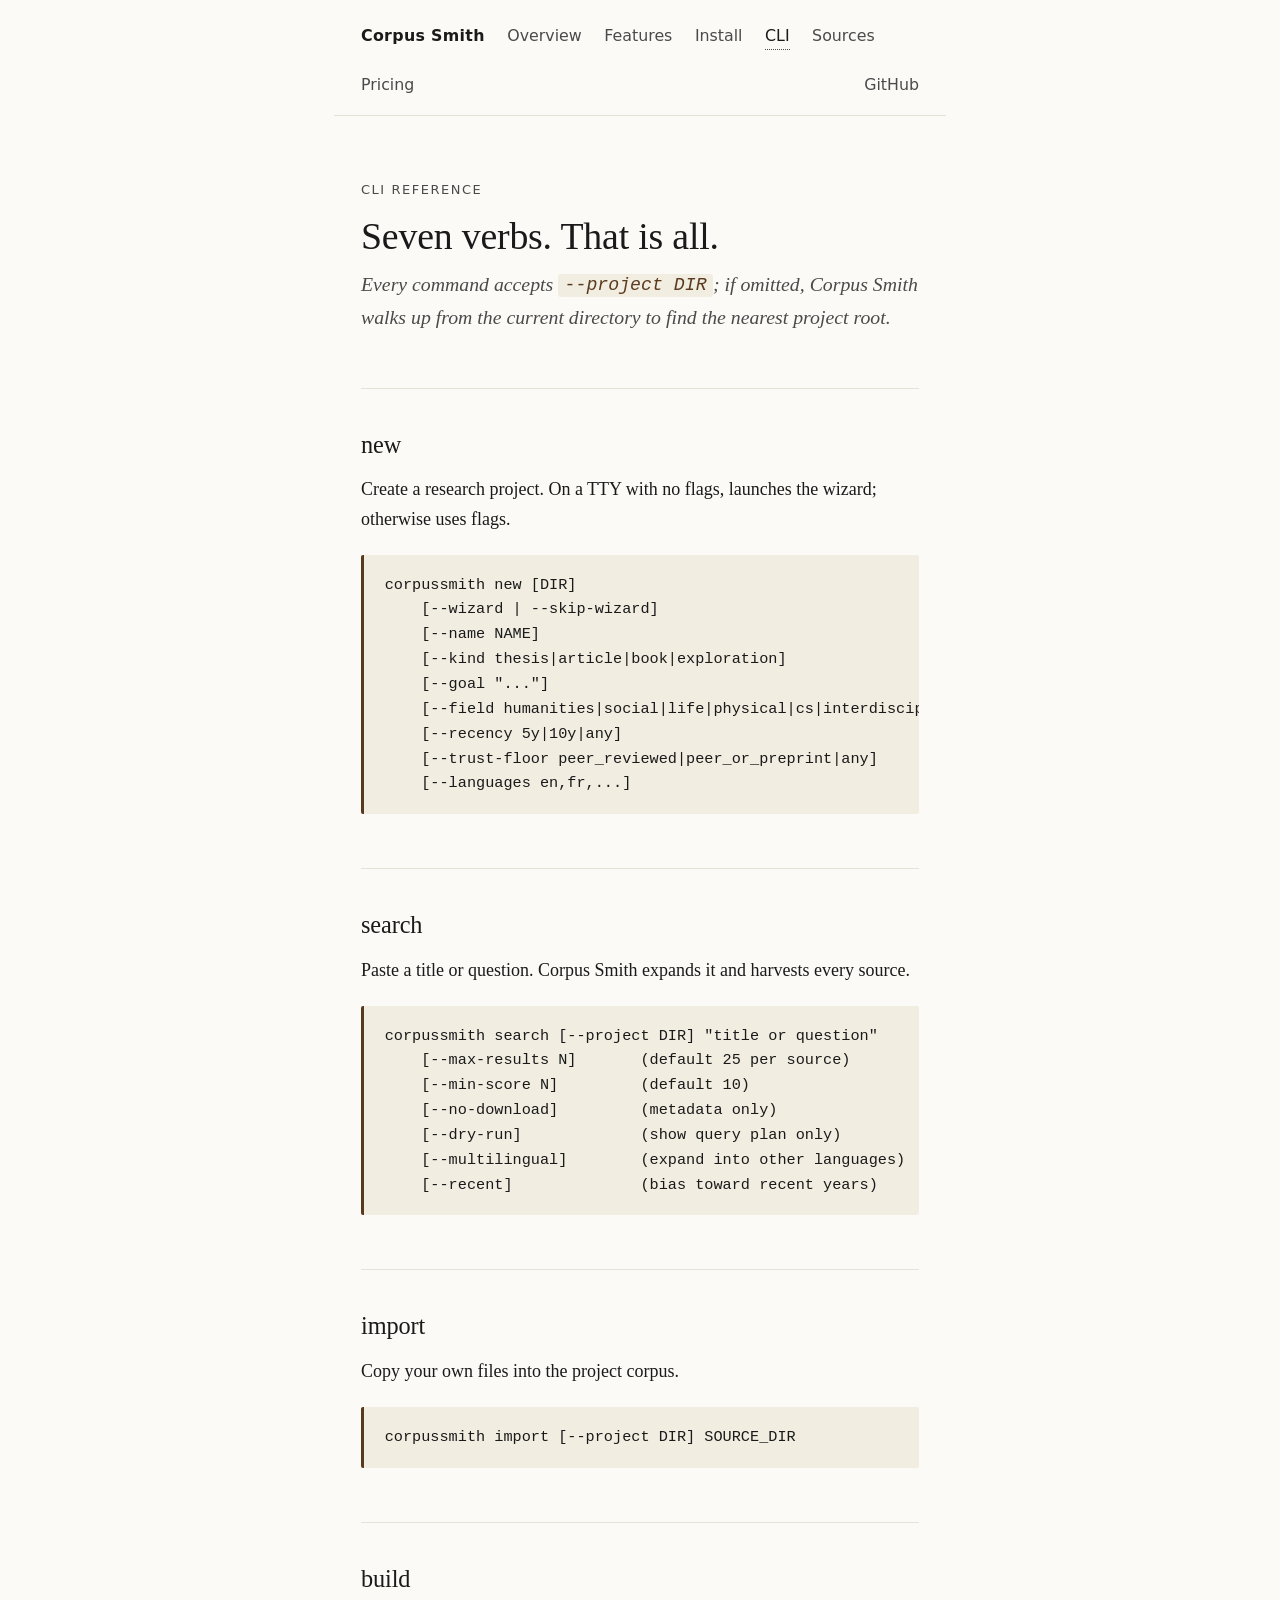
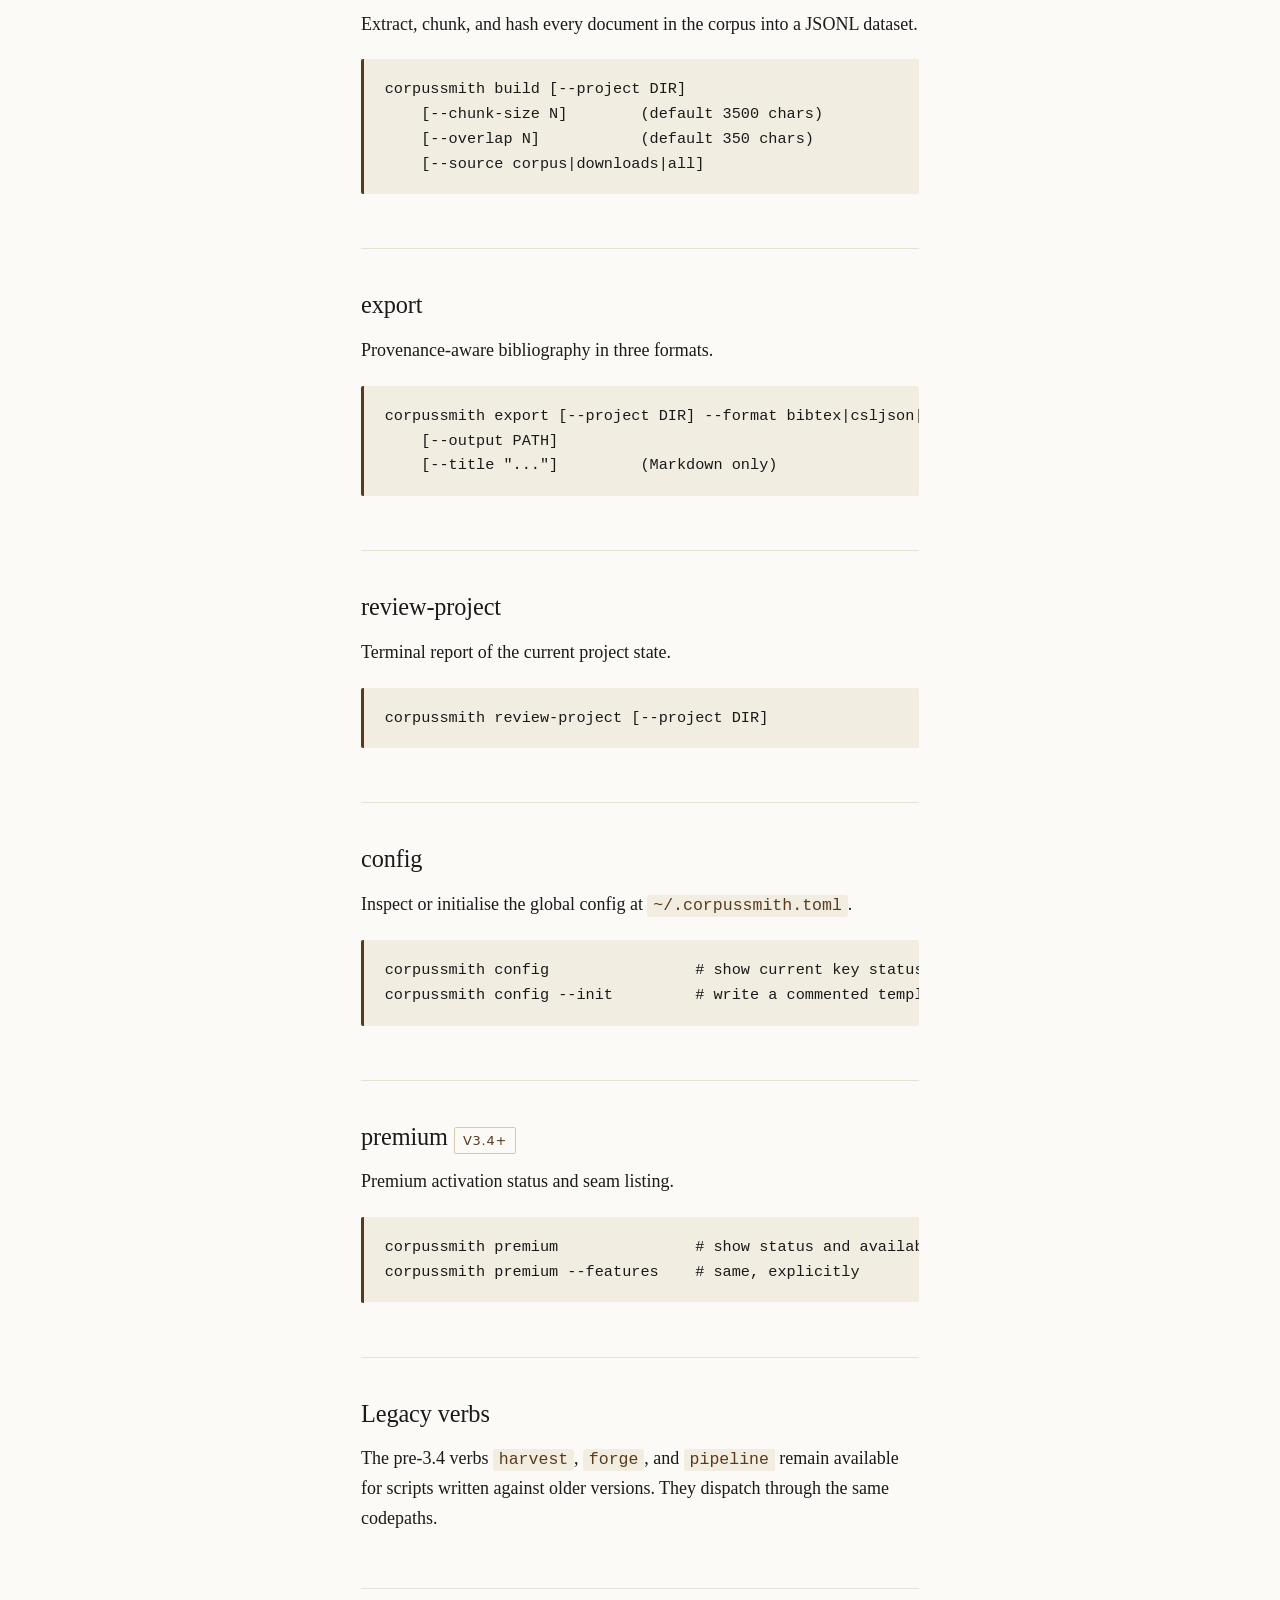
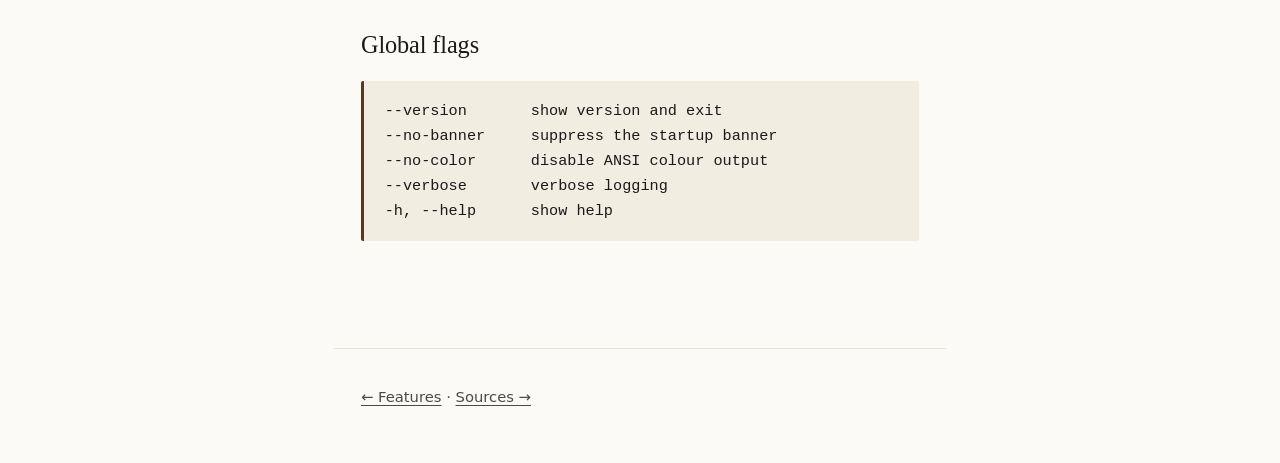
==== site/cli.html @ e88dcf77 "Rename ScholarForge to Corpus Smith Initial commit of Corpus Smith (formerly ScholarForge). All pack" ====
<!doctype html>
<html lang="en">
<head>
<meta charset="utf-8">
<meta name="viewport" content="width=device-width, initial-scale=1">
<title>CLI reference — Corpus Smith</title>
<link rel="stylesheet" href="style.css">
</head>
<body>
<nav class="top">
  <span class="brand">Corpus Smith</span>
  <a href="index.html">Overview</a>
  <a href="features.html">Features</a>
  <a href="install.html">Install</a>
  <a href="cli.html" class="current">CLI</a>
  <a href="sources.html">Sources</a>
  <a href="pricing.html">Pricing</a>
  <span class="spacer"></span>
  <a href="https://github.com/corpussmith/corpussmith">GitHub</a>
</nav>

<main class="wrap">
  <div class="kicker">CLI reference</div>
  <h1>Seven verbs. That is all.</h1>
  <p class="lede">Every command accepts <code>--project DIR</code>; if omitted, Corpus Smith walks up from the current directory to find the nearest project root.</p>

  <h2>new</h2>
  <p>Create a research project. On a TTY with no flags, launches the wizard; otherwise uses flags.</p>
  <pre><code>corpussmith new [DIR]
    [--wizard | --skip-wizard]
    [--name NAME]
    [--kind thesis|article|book|exploration]
    [--goal "..."]
    [--field humanities|social|life|physical|cs|interdisciplinary]
    [--recency 5y|10y|any]
    [--trust-floor peer_reviewed|peer_or_preprint|any]
    [--languages en,fr,...]</code></pre>

  <h2>search</h2>
  <p>Paste a title or question. Corpus Smith expands it and harvests every source.</p>
  <pre><code>corpussmith search [--project DIR] "title or question"
    [--max-results N]       (default 25 per source)
    [--min-score N]         (default 10)
    [--no-download]         (metadata only)
    [--dry-run]             (show query plan only)
    [--multilingual]        (expand into other languages)
    [--recent]              (bias toward recent years)</code></pre>

  <h2>import</h2>
  <p>Copy your own files into the project corpus.</p>
  <pre><code>corpussmith import [--project DIR] SOURCE_DIR</code></pre>

  <h2>build</h2>
  <p>Extract, chunk, and hash every document in the corpus into a JSONL dataset.</p>
  <pre><code>corpussmith build [--project DIR]
    [--chunk-size N]        (default 3500 chars)
    [--overlap N]           (default 350 chars)
    [--source corpus|downloads|all]</code></pre>

  <h2>export</h2>
  <p>Provenance-aware bibliography in three formats.</p>
  <pre><code>corpussmith export [--project DIR] --format bibtex|csljson|markdown
    [--output PATH]
    [--title "..."]         (Markdown only)</code></pre>

  <h2>review-project</h2>
  <p>Terminal report of the current project state.</p>
  <pre><code>corpussmith review-project [--project DIR]</code></pre>

  <h2>config</h2>
  <p>Inspect or initialise the global config at <code>~/.corpussmith.toml</code>.</p>
  <pre><code>corpussmith config                # show current key status
corpussmith config --init         # write a commented template</code></pre>

  <h2>premium <span class="tag premium">v3.4+</span></h2>
  <p>Premium activation status and seam listing.</p>
  <pre><code>corpussmith premium               # show status and available seams
corpussmith premium --features    # same, explicitly</code></pre>

  <h2>Legacy verbs</h2>
  <p>The pre-3.4 verbs <code>harvest</code>, <code>forge</code>, and <code>pipeline</code> remain available for scripts written against older versions. They dispatch through the same codepaths.</p>

  <h2>Global flags</h2>
  <pre><code>--version       show version and exit
--no-banner     suppress the startup banner
--no-color      disable ANSI colour output
--verbose       verbose logging
-h, --help      show help</code></pre>
</main>

<footer>
  <a href="features.html">← Features</a> · <a href="sources.html">Sources →</a>
</footer>
</body>
</html>
---- site/style.css ----
/* Corpus Smith — site styles.
   Calm, scholarly, typographic. Modelled on feynman.is:
   generous whitespace, serif body, restrained colour. */

:root {
  --ink: #1a1a1a;
  --ink-soft: #4a4a4a;
  --paper: #fbfaf7;
  --paper-rule: #e6e2d6;
  --accent: #5a3a1f;
  --mono: ui-monospace, "SF Mono", "JetBrains Mono", Menlo, Consolas, monospace;
  --serif: "Iowan Old Style", "Palatino Linotype", Palatino, "URW Palladio L",
           "Book Antiqua", Georgia, serif;
  --sans: -apple-system, BlinkMacSystemFont, "Segoe UI", system-ui, sans-serif;
  --measure: 34rem;
}

* { box-sizing: border-box; }

html, body {
  margin: 0;
  padding: 0;
  background: var(--paper);
  color: var(--ink);
  font-family: var(--serif);
  font-size: 18px;
  line-height: 1.65;
  -webkit-font-smoothing: antialiased;
  text-rendering: optimizeLegibility;
}

.wrap {
  max-width: var(--measure);
  margin: 0 auto;
  padding: 3.5rem 1.5rem 5rem;
}

nav.top {
  max-width: var(--measure);
  margin: 0 auto;
  padding: 1.25rem 1.5rem 0;
  font-family: var(--sans);
  font-size: 0.88rem;
  color: var(--ink-soft);
  display: flex;
  gap: 1.25rem;
  flex-wrap: wrap;
  border-bottom: 1px solid var(--paper-rule);
  padding-bottom: 0.9rem;
}
nav.top a {
  color: var(--ink-soft);
  text-decoration: none;
  border-bottom: 1px dotted transparent;
}
nav.top a:hover, nav.top a.current {
  color: var(--ink);
  border-bottom-color: var(--ink-soft);
}
nav.top .brand {
  font-weight: 600;
  color: var(--ink);
  letter-spacing: 0.02em;
}
nav.top .spacer { flex: 1; }

h1, h2, h3 {
  font-family: var(--serif);
  font-weight: 500;
  color: var(--ink);
  letter-spacing: -0.005em;
}
h1 { font-size: 2.1rem; line-height: 1.25; margin: 0 0 0.4rem; }
.lede {
  color: var(--ink-soft);
  font-style: italic;
  font-size: 1.1rem;
  margin: 0 0 2.2rem;
}
h2 {
  font-size: 1.35rem;
  margin-top: 3rem;
  margin-bottom: 0.6rem;
  border-top: 1px solid var(--paper-rule);
  padding-top: 2rem;
}
h3 {
  font-size: 1.08rem;
  margin-top: 1.8rem;
  margin-bottom: 0.3rem;
  color: var(--accent);
}

p { margin: 0 0 1.1rem; }
a { color: var(--accent); text-underline-offset: 3px; }
a:hover { color: var(--ink); }

code, pre, kbd {
  font-family: var(--mono);
  font-size: 0.92em;
}
code {
  background: #f1ede1;
  padding: 0.08em 0.35em;
  border-radius: 3px;
  color: var(--accent);
}
pre {
  background: #f1ede1;
  padding: 1rem 1.15rem;
  overflow-x: auto;
  border-left: 3px solid var(--accent);
  border-radius: 2px;
  line-height: 1.5;
}
pre code { background: none; padding: 0; color: var(--ink); }

blockquote {
  margin: 1.4rem 0;
  padding: 0.2rem 0 0.2rem 1.2rem;
  border-left: 3px solid var(--paper-rule);
  color: var(--ink-soft);
  font-style: italic;
}

ul, ol { padding-left: 1.4rem; margin: 0 0 1.1rem; }
li { margin-bottom: 0.3rem; }

table {
  width: 100%;
  border-collapse: collapse;
  margin: 1.2rem 0 1.6rem;
  font-size: 0.95rem;
}
th, td {
  text-align: left;
  padding: 0.55rem 0.7rem;
  border-bottom: 1px solid var(--paper-rule);
  vertical-align: top;
}
th { font-weight: 600; color: var(--ink); border-bottom-color: var(--ink-soft); }

.kicker {
  font-family: var(--sans);
  letter-spacing: 0.12em;
  text-transform: uppercase;
  font-size: 0.72rem;
  color: var(--ink-soft);
  margin-bottom: 0.7rem;
}

.card {
  border: 1px solid var(--paper-rule);
  padding: 1.2rem 1.4rem;
  margin: 1rem 0 1.2rem;
  background: #fefdfa;
}
.card h3 { margin-top: 0; }

.cta {
  display: inline-block;
  font-family: var(--sans);
  font-size: 0.92rem;
  padding: 0.6rem 1.1rem;
  border: 1px solid var(--accent);
  color: var(--accent);
  text-decoration: none;
  margin-top: 0.4rem;
  letter-spacing: 0.02em;
}
.cta:hover { background: var(--accent); color: var(--paper); }

footer {
  max-width: var(--measure);
  margin: 0 auto;
  padding: 2rem 1.5rem 3rem;
  font-family: var(--sans);
  font-size: 0.82rem;
  color: var(--ink-soft);
  border-top: 1px solid var(--paper-rule);
}
footer a { color: var(--ink-soft); }

.muted { color: var(--ink-soft); }
.tag {
  display: inline-block;
  font-family: var(--sans);
  font-size: 0.72rem;
  letter-spacing: 0.06em;
  text-transform: uppercase;
  color: var(--ink-soft);
  border: 1px solid var(--paper-rule);
  padding: 0.1rem 0.45rem;
  border-radius: 2px;
  margin-right: 0.25rem;
}
.tag.free { color: #3a6b3a; border-color: #b8cdb8; }
.tag.premium { color: var(--accent); border-color: #d6c8ad; }
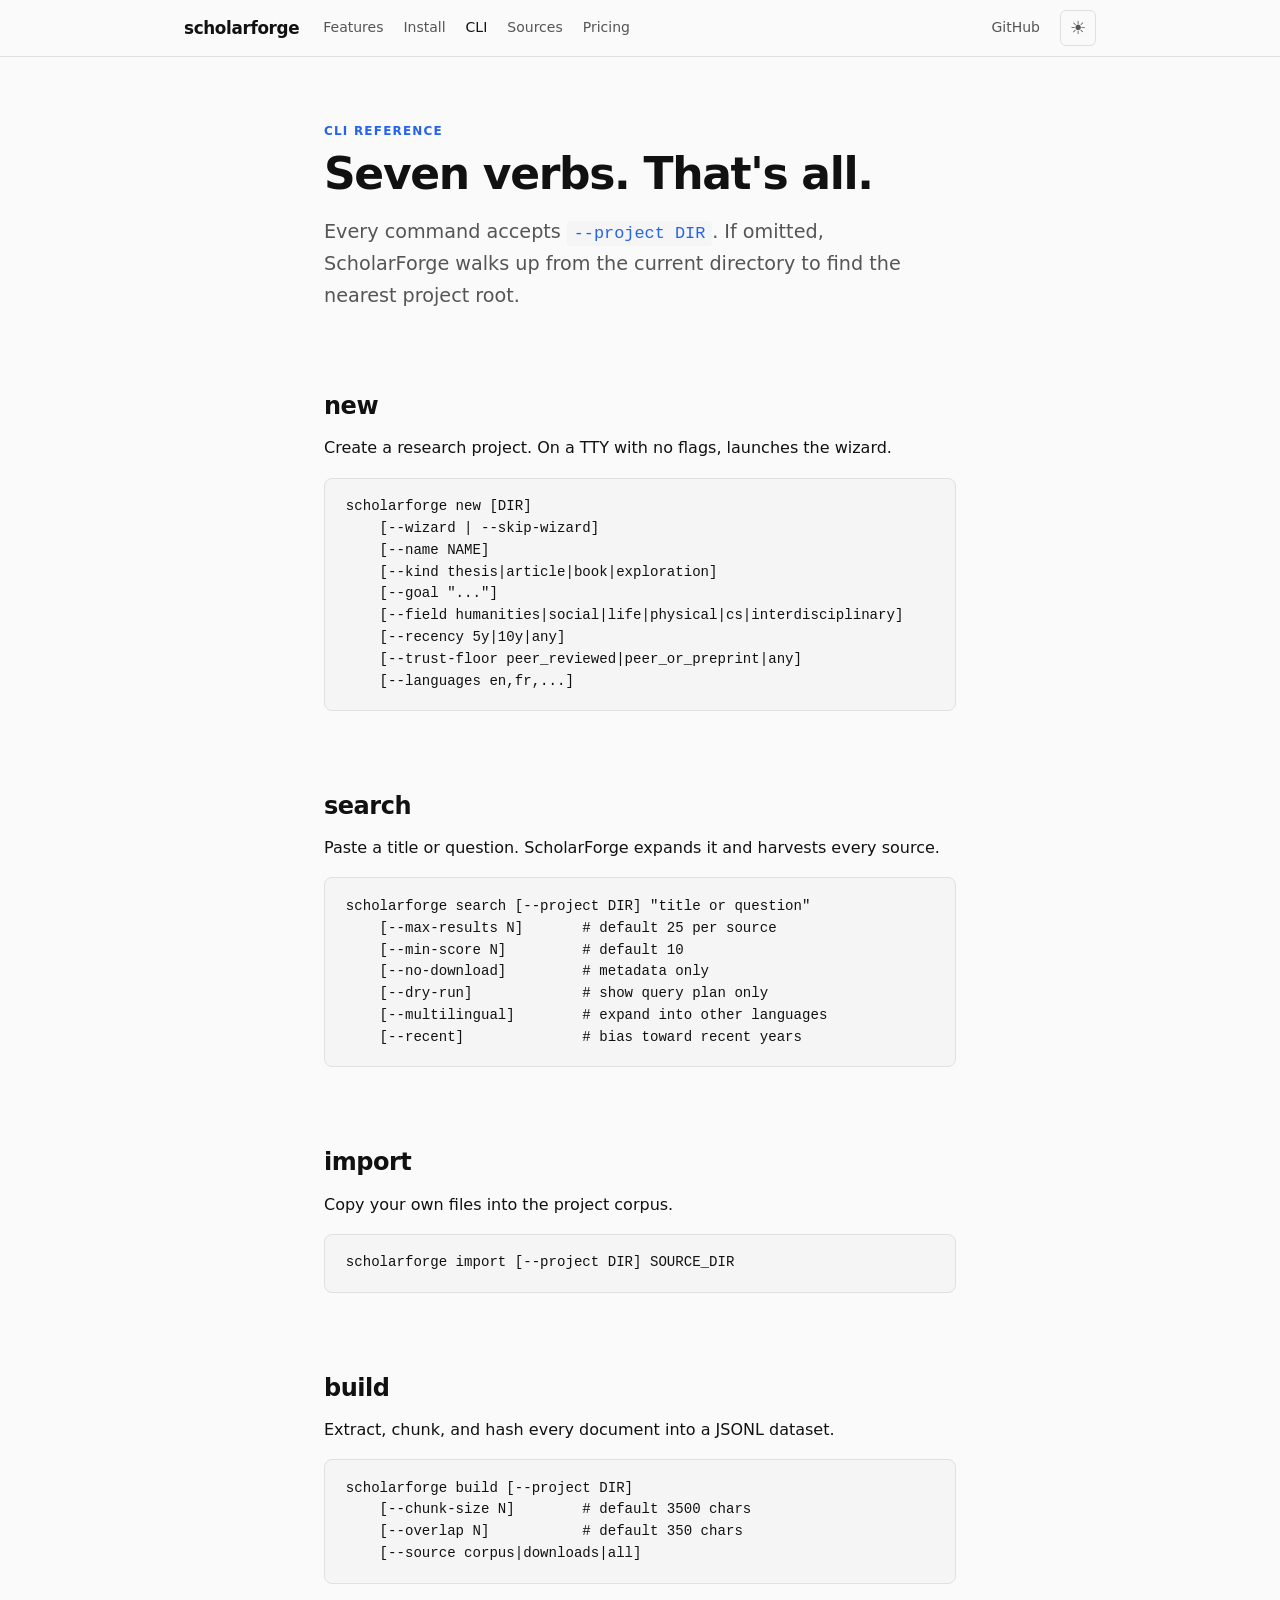
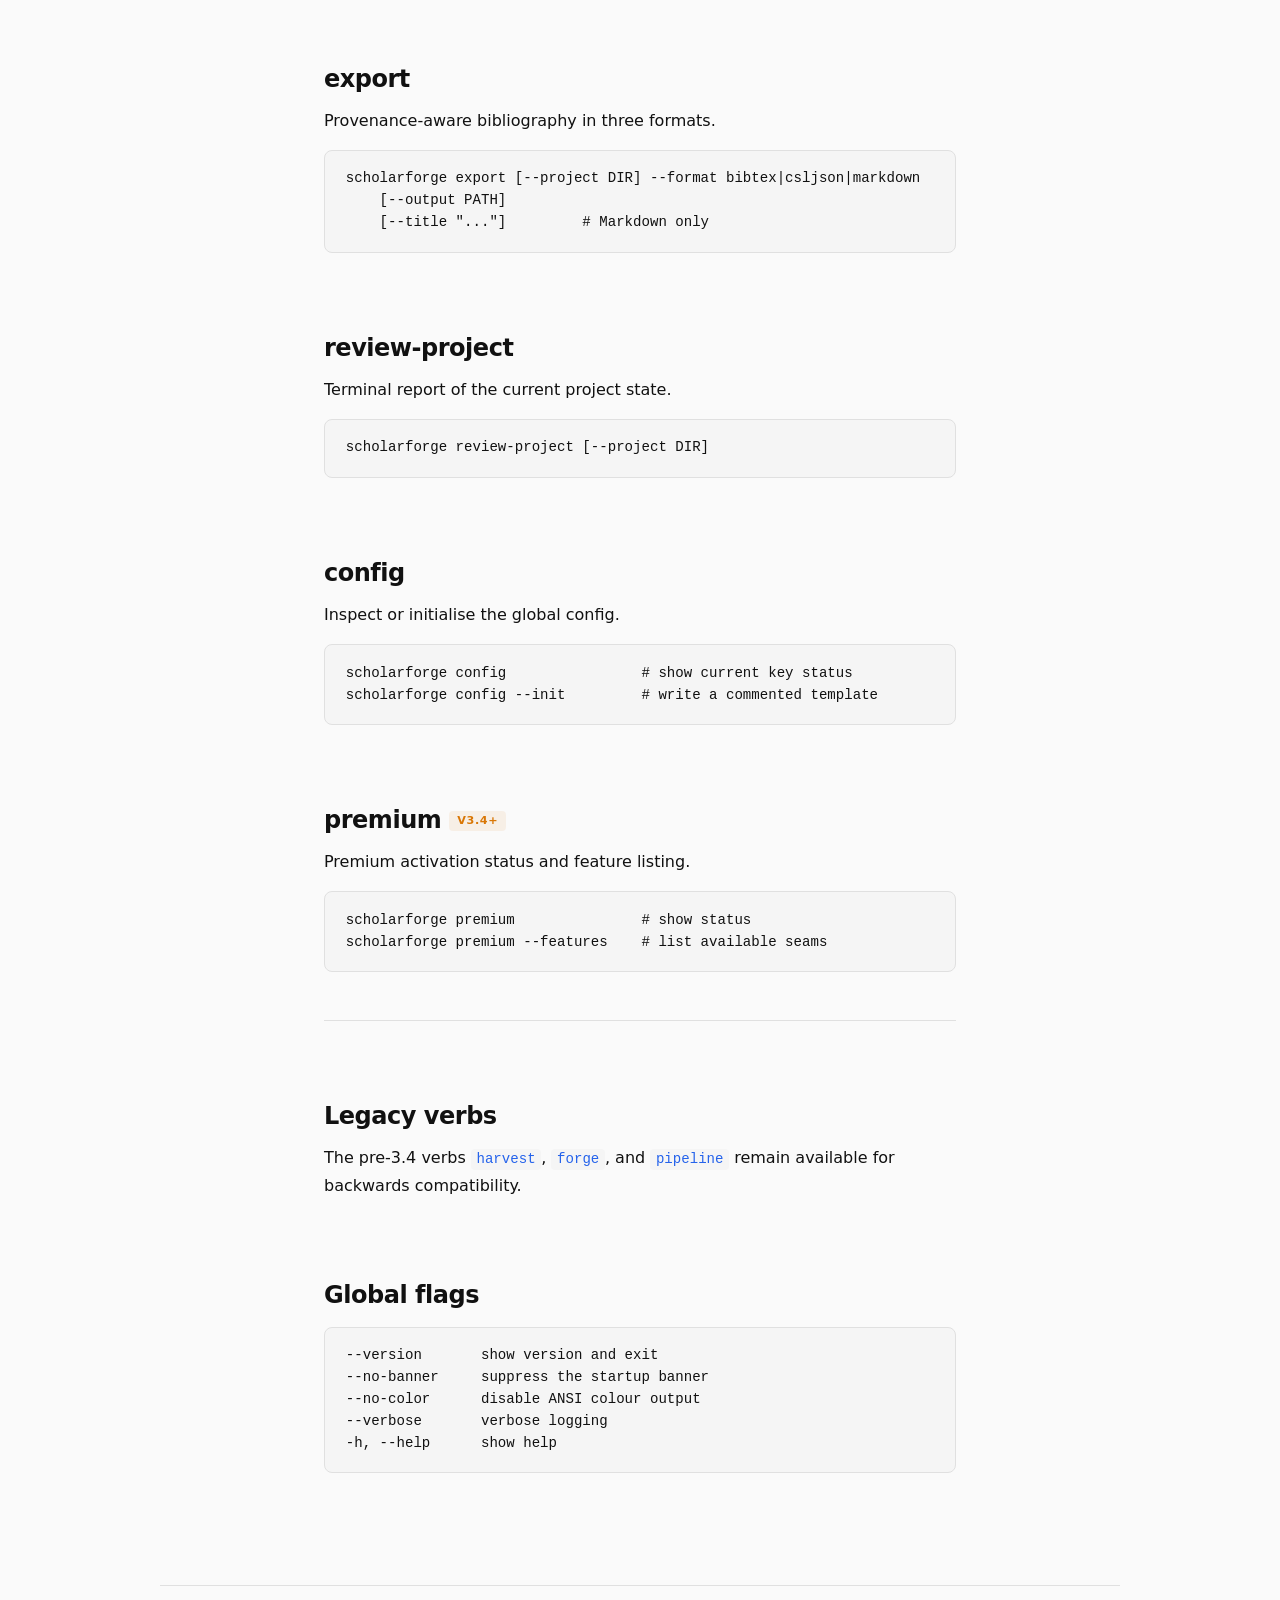
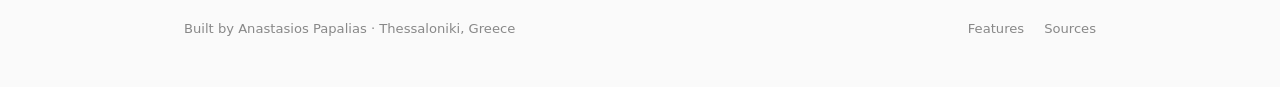
==== commit 7f03ab8c: "Merge Stage 10-13 tests; update all imports to corpussmith - Updated test imports from scholarforge." ====
--- a/site/cli.html
+++ b/site/cli.html
@@ -3,30 +3,40 @@
 <head>
 <meta charset="utf-8">
 <meta name="viewport" content="width=device-width, initial-scale=1">
-<title>CLI reference — Corpus Smith</title>
+<title>CLI reference — ScholarForge</title>
 <link rel="stylesheet" href="style.css">
 </head>
 <body>
-<nav class="top">
-  <span class="brand">Corpus Smith</span>
-  <a href="index.html">Overview</a>
-  <a href="features.html">Features</a>
-  <a href="install.html">Install</a>
-  <a href="cli.html" class="current">CLI</a>
-  <a href="sources.html">Sources</a>
-  <a href="pricing.html">Pricing</a>
-  <span class="spacer"></span>
-  <a href="https://github.com/corpussmith/corpussmith">GitHub</a>
+
+<nav>
+  <div class="nav-inner">
+    <a href="index.html" class="brand">scholarforge</a>
+    <button class="hamburger" onclick="document.querySelector('.nav-links').classList.toggle('open')" aria-label="Menu">☰</button>
+    <div class="nav-links">
+      <a href="features.html">Features</a>
+      <a href="install.html">Install</a>
+      <a href="cli.html" class="current">CLI</a>
+      <a href="sources.html">Sources</a>
+      <a href="pricing.html">Pricing</a>
+      <span class="spacer"></span>
+      <a href="https://github.com/AnastasiosPapalias/Python/tree/main/scholarforge">GitHub</a>
+      <button class="theme-toggle" onclick="toggleTheme()" aria-label="Toggle theme">☀</button>
+    </div>
+  </div>
 </nav>
 
-<main class="wrap">
-  <div class="kicker">CLI reference</div>
-  <h1>Seven verbs. That is all.</h1>
-  <p class="lede">Every command accepts <code>--project DIR</code>; if omitted, Corpus Smith walks up from the current directory to find the nearest project root.</p>
+<main class="wrap-narrow">
 
-  <h2>new</h2>
-  <p>Create a research project. On a TTY with no flags, launches the wizard; otherwise uses flags.</p>
-  <pre><code>corpussmith new [DIR]
+  <section>
+    <div class="kicker">CLI reference</div>
+    <h1>Seven verbs. That's all.</h1>
+    <p class="hero-sub">Every command accepts <code>--project DIR</code>. If omitted, ScholarForge walks up from the current directory to find the nearest project root.</p>
+  </section>
+
+  <section>
+    <h2>new</h2>
+    <p>Create a research project. On a TTY with no flags, launches the wizard.</p>
+    <pre><code>scholarforge new [DIR]
     [--wizard | --skip-wizard]
     [--name NAME]
     [--kind thesis|article|book|exploration]
@@ -35,61 +45,109 @@
     [--recency 5y|10y|any]
     [--trust-floor peer_reviewed|peer_or_preprint|any]
     [--languages en,fr,...]</code></pre>
+  </section>
 
-  <h2>search</h2>
-  <p>Paste a title or question. Corpus Smith expands it and harvests every source.</p>
-  <pre><code>corpussmith search [--project DIR] "title or question"
-    [--max-results N]       (default 25 per source)
-    [--min-score N]         (default 10)
-    [--no-download]         (metadata only)
-    [--dry-run]             (show query plan only)
-    [--multilingual]        (expand into other languages)
-    [--recent]              (bias toward recent years)</code></pre>
+  <section>
+    <h2>search</h2>
+    <p>Paste a title or question. ScholarForge expands it and harvests every source.</p>
+    <pre><code>scholarforge search [--project DIR] "title or question"
+    [--max-results N]       # default 25 per source
+    [--min-score N]         # default 10
+    [--no-download]         # metadata only
+    [--dry-run]             # show query plan only
+    [--multilingual]        # expand into other languages
+    [--recent]              # bias toward recent years</code></pre>
+  </section>
 
-  <h2>import</h2>
-  <p>Copy your own files into the project corpus.</p>
-  <pre><code>corpussmith import [--project DIR] SOURCE_DIR</code></pre>
+  <section>
+    <h2>import</h2>
+    <p>Copy your own files into the project corpus.</p>
+    <pre><code>scholarforge import [--project DIR] SOURCE_DIR</code></pre>
+  </section>
 
-  <h2>build</h2>
-  <p>Extract, chunk, and hash every document in the corpus into a JSONL dataset.</p>
-  <pre><code>corpussmith build [--project DIR]
-    [--chunk-size N]        (default 3500 chars)
-    [--overlap N]           (default 350 chars)
+  <section>
+    <h2>build</h2>
+    <p>Extract, chunk, and hash every document into a JSONL dataset.</p>
+    <pre><code>scholarforge build [--project DIR]
+    [--chunk-size N]        # default 3500 chars
+    [--overlap N]           # default 350 chars
     [--source corpus|downloads|all]</code></pre>
+  </section>
 
-  <h2>export</h2>
-  <p>Provenance-aware bibliography in three formats.</p>
-  <pre><code>corpussmith export [--project DIR] --format bibtex|csljson|markdown
+  <section>
+    <h2>export</h2>
+    <p>Provenance-aware bibliography in three formats.</p>
+    <pre><code>scholarforge export [--project DIR] --format bibtex|csljson|markdown
     [--output PATH]
-    [--title "..."]         (Markdown only)</code></pre>
+    [--title "..."]         # Markdown only</code></pre>
+  </section>
 
-  <h2>review-project</h2>
-  <p>Terminal report of the current project state.</p>
-  <pre><code>corpussmith review-project [--project DIR]</code></pre>
+  <section>
+    <h2>review-project</h2>
+    <p>Terminal report of the current project state.</p>
+    <pre><code>scholarforge review-project [--project DIR]</code></pre>
+  </section>
 
-  <h2>config</h2>
-  <p>Inspect or initialise the global config at <code>~/.corpussmith.toml</code>.</p>
-  <pre><code>corpussmith config                # show current key status
-corpussmith config --init         # write a commented template</code></pre>
+  <section>
+    <h2>config</h2>
+    <p>Inspect or initialise the global config.</p>
+    <pre><code>scholarforge config                # show current key status
+scholarforge config --init         # write a commented template</code></pre>
+  </section>
 
-  <h2>premium <span class="tag premium">v3.4+</span></h2>
-  <p>Premium activation status and seam listing.</p>
-  <pre><code>corpussmith premium               # show status and available seams
-corpussmith premium --features    # same, explicitly</code></pre>
+  <section>
+    <h2>premium <span class="tag premium">v3.4+</span></h2>
+    <p>Premium activation status and feature listing.</p>
+    <pre><code>scholarforge premium               # show status
+scholarforge premium --features    # list available seams</code></pre>
+  </section>
 
-  <h2>Legacy verbs</h2>
-  <p>The pre-3.4 verbs <code>harvest</code>, <code>forge</code>, and <code>pipeline</code> remain available for scripts written against older versions. They dispatch through the same codepaths.</p>
+  <hr class="divider">
 
-  <h2>Global flags</h2>
-  <pre><code>--version       show version and exit
+  <section>
+    <h2>Legacy verbs</h2>
+    <p>The pre-3.4 verbs <code>harvest</code>, <code>forge</code>, and <code>pipeline</code> remain available for backwards compatibility.</p>
+  </section>
+
+  <section>
+    <h2>Global flags</h2>
+    <pre><code>--version       show version and exit
 --no-banner     suppress the startup banner
 --no-color      disable ANSI colour output
 --verbose       verbose logging
 -h, --help      show help</code></pre>
+  </section>
+
 </main>
 
 <footer>
-  <a href="features.html">← Features</a> · <a href="sources.html">Sources →</a>
+  <span>Built by <a href="https://github.com/AnastasiosPapalias">Anastasios Papalias</a> · Thessaloniki, Greece</span>
+  <div class="footer-links">
+    <a href="features.html">Features</a>
+    <a href="sources.html">Sources</a>
+  </div>
 </footer>
+
+<script>
+function toggleTheme() {
+  const html = document.documentElement;
+  html.classList.toggle('dark');
+  const isDark = html.classList.contains('dark');
+  localStorage.setItem('sf-theme', isDark ? 'dark' : 'light');
+  document.querySelector('.theme-toggle').textContent = isDark ? '☾' : '☀';
+}
+(function() {
+  const saved = localStorage.getItem('sf-theme');
+  const prefersDark = window.matchMedia('(prefers-color-scheme: dark)').matches;
+  if (saved === 'dark' || (!saved && prefersDark)) {
+    document.documentElement.classList.add('dark');
+    document.addEventListener('DOMContentLoaded', () => {
+      const btn = document.querySelector('.theme-toggle');
+      if (btn) btn.textContent = '☾';
+    });
+  }
+})();
+</script>
+
 </body>
 </html>
--- a/site/style.css
+++ b/site/style.css
@@ -1,198 +1,648 @@
-/* Corpus Smith — site styles.
-   Calm, scholarly, typographic. Modelled on feynman.is:
-   generous whitespace, serif body, restrained colour. */
+/* ScholarForge — Feynman.is-inspired design.
+   Dark-first, sans-serif, generous whitespace, grid cards,
+   interactive install block, smooth transitions. */
 
 :root {
-  --ink: #1a1a1a;
-  --ink-soft: #4a4a4a;
-  --paper: #fbfaf7;
-  --paper-rule: #e6e2d6;
-  --accent: #5a3a1f;
-  --mono: ui-monospace, "SF Mono", "JetBrains Mono", Menlo, Consolas, monospace;
-  --serif: "Iowan Old Style", "Palatino Linotype", Palatino, "URW Palladio L",
-           "Book Antiqua", Georgia, serif;
-  --sans: -apple-system, BlinkMacSystemFont, "Segoe UI", system-ui, sans-serif;
-  --measure: 34rem;
-}
-
-* { box-sizing: border-box; }
-
-html, body {
-  margin: 0;
-  padding: 0;
-  background: var(--paper);
-  color: var(--ink);
-  font-family: var(--serif);
-  font-size: 18px;
-  line-height: 1.65;
+  --bg: #fafafa;
+  --bg-alt: #f0f0f0;
+  --bg-card: #ffffff;
+  --bg-code: #f5f5f5;
+  --text: #111111;
+  --text-soft: #555555;
+  --text-muted: #888888;
+  --border: #e0e0e0;
+  --accent: #2563eb;
+  --accent-hover: #1d4ed8;
+  --accent-soft: rgba(37, 99, 235, 0.08);
+  --green: #16a34a;
+  --green-soft: rgba(22, 163, 74, 0.08);
+  --amber: #d97706;
+  --amber-soft: rgba(217, 119, 6, 0.08);
+  --radius: 8px;
+  --mono: ui-monospace, "SF Mono", "JetBrains Mono", "Cascadia Code", Menlo, Consolas, monospace;
+  --sans: "Inter", -apple-system, BlinkMacSystemFont, "Segoe UI", system-ui, sans-serif;
+  --max-w: 960px;
+  --transition: 0.2s ease;
+}
+
+html.dark {
+  --bg: #0a0a0a;
+  --bg-alt: #141414;
+  --bg-card: #1a1a1a;
+  --bg-code: #1e1e1e;
+  --text: #e8e8e8;
+  --text-soft: #a0a0a0;
+  --text-muted: #666666;
+  --border: #2a2a2a;
+  --accent: #60a5fa;
+  --accent-hover: #93bbfd;
+  --accent-soft: rgba(96, 165, 250, 0.1);
+  --bg-card: #161616;
+}
+
+* { box-sizing: border-box; margin: 0; padding: 0; }
+
+html {
+  scroll-behavior: smooth;
+}
+
+body {
+  background: var(--bg);
+  color: var(--text);
+  font-family: var(--sans);
+  font-size: 16px;
+  line-height: 1.7;
   -webkit-font-smoothing: antialiased;
   text-rendering: optimizeLegibility;
-}
+  transition: background var(--transition), color var(--transition);
+}
+
+/* ─── Nav ─────────────────────────────────────────── */
+
+nav {
+  position: sticky;
+  top: 0;
+  z-index: 100;
+  background: var(--bg);
+  border-bottom: 1px solid var(--border);
+  backdrop-filter: blur(12px);
+  transition: background var(--transition), border-color var(--transition);
+}
+
+nav .nav-inner {
+  max-width: var(--max-w);
+  margin: 0 auto;
+  padding: 0 1.5rem;
+  height: 56px;
+  display: flex;
+  align-items: center;
+  gap: 1.5rem;
+}
+
+nav .brand {
+  font-weight: 700;
+  font-size: 1.05rem;
+  color: var(--text);
+  text-decoration: none;
+  letter-spacing: -0.02em;
+}
+
+nav .nav-links {
+  display: flex;
+  align-items: center;
+  gap: 1.25rem;
+  flex: 1;
+}
+
+nav .nav-links a {
+  color: var(--text-soft);
+  text-decoration: none;
+  font-size: 0.875rem;
+  font-weight: 450;
+  transition: color var(--transition);
+  padding: 0.25rem 0;
+}
+
+nav .nav-links a:hover,
+nav .nav-links a.current {
+  color: var(--text);
+}
+
+nav .spacer { flex: 1; }
+
+nav .theme-toggle {
+  background: none;
+  border: 1px solid var(--border);
+  border-radius: 6px;
+  width: 36px;
+  height: 36px;
+  cursor: pointer;
+  display: flex;
+  align-items: center;
+  justify-content: center;
+  color: var(--text-soft);
+  transition: all var(--transition);
+  font-size: 1.1rem;
+}
+
+nav .theme-toggle:hover {
+  border-color: var(--text-muted);
+  color: var(--text);
+}
+
+/* Mobile hamburger */
+nav .hamburger {
+  display: none;
+  background: none;
+  border: none;
+  color: var(--text);
+  font-size: 1.4rem;
+  cursor: pointer;
+  padding: 0.25rem;
+}
+
+@media (max-width: 720px) {
+  nav .hamburger { display: block; }
+  nav .nav-links {
+    display: none;
+    position: absolute;
+    top: 56px;
+    left: 0;
+    right: 0;
+    background: var(--bg);
+    border-bottom: 1px solid var(--border);
+    flex-direction: column;
+    padding: 1rem 1.5rem;
+    gap: 0.75rem;
+  }
+  nav .nav-links.open { display: flex; }
+  nav .spacer { display: none; }
+}
+
+/* ─── Layout ──────────────────────────────────────── */
 
 .wrap {
-  max-width: var(--measure);
+  max-width: var(--max-w);
   margin: 0 auto;
-  padding: 3.5rem 1.5rem 5rem;
-}
-
-nav.top {
-  max-width: var(--measure);
+  padding: 4rem 1.5rem 6rem;
+}
+
+.wrap-narrow {
+  max-width: 680px;
   margin: 0 auto;
-  padding: 1.25rem 1.5rem 0;
+  padding: 4rem 1.5rem 6rem;
+}
+
+section {
+  margin-top: 5rem;
+}
+
+section:first-of-type {
+  margin-top: 0;
+}
+
+/* ─── Typography ──────────────────────────────────── */
+
+h1 {
+  font-size: 2.75rem;
+  font-weight: 800;
+  line-height: 1.15;
+  letter-spacing: -0.03em;
+  margin-bottom: 1rem;
+}
+
+h2 {
+  font-size: 1.5rem;
+  font-weight: 700;
+  line-height: 1.3;
+  letter-spacing: -0.02em;
+  margin-bottom: 0.75rem;
+}
+
+h3 {
+  font-size: 1.1rem;
+  font-weight: 600;
+  line-height: 1.4;
+  margin-bottom: 0.5rem;
+}
+
+p { margin-bottom: 1rem; }
+
+.hero-sub {
+  font-size: 1.2rem;
+  color: var(--text-soft);
+  line-height: 1.65;
+  max-width: 600px;
+  margin-bottom: 2rem;
+}
+
+.kicker {
+  font-size: 0.75rem;
+  font-weight: 600;
+  letter-spacing: 0.1em;
+  text-transform: uppercase;
+  color: var(--accent);
+  margin-bottom: 0.5rem;
+}
+
+a { color: var(--accent); text-decoration: none; transition: color var(--transition); }
+a:hover { color: var(--accent-hover); }
+
+/* ─── Buttons ─────────────────────────────────────── */
+
+.btn {
+  display: inline-flex;
+  align-items: center;
+  gap: 0.5rem;
   font-family: var(--sans);
+  font-size: 0.9rem;
+  font-weight: 550;
+  padding: 0.65rem 1.3rem;
+  border-radius: var(--radius);
+  text-decoration: none;
+  transition: all var(--transition);
+  cursor: pointer;
+  border: none;
+}
+
+.btn-primary {
+  background: var(--text);
+  color: var(--bg);
+}
+.btn-primary:hover {
+  opacity: 0.85;
+  color: var(--bg);
+}
+
+.btn-secondary {
+  background: transparent;
+  color: var(--text);
+  border: 1px solid var(--border);
+}
+.btn-secondary:hover {
+  border-color: var(--text-muted);
+  background: var(--bg-alt);
+  color: var(--text);
+}
+
+.btn-group {
+  display: flex;
+  gap: 0.75rem;
+  flex-wrap: wrap;
+  margin-top: 0.5rem;
+}
+
+/* ─── Install block ───────────────────────────────── */
+
+.install-block {
+  margin: 2.5rem 0;
+  border: 1px solid var(--border);
+  border-radius: var(--radius);
+  overflow: hidden;
+}
+
+.install-tabs {
+  display: flex;
+  border-bottom: 1px solid var(--border);
+  background: var(--bg-alt);
+}
+
+.install-tab {
+  padding: 0.6rem 1.2rem;
+  font-family: var(--mono);
+  font-size: 0.82rem;
+  font-weight: 500;
+  color: var(--text-muted);
+  background: none;
+  border: none;
+  border-bottom: 2px solid transparent;
+  cursor: pointer;
+  transition: all var(--transition);
+}
+
+.install-tab.active {
+  color: var(--text);
+  border-bottom-color: var(--accent);
+  background: var(--bg);
+}
+
+.install-tab:hover:not(.active) {
+  color: var(--text-soft);
+}
+
+.install-body {
+  display: flex;
+  align-items: center;
+  justify-content: space-between;
+  padding: 0.9rem 1.2rem;
+  background: var(--bg-code);
+  font-family: var(--mono);
   font-size: 0.88rem;
-  color: var(--ink-soft);
-  display: flex;
-  gap: 1.25rem;
-  flex-wrap: wrap;
-  border-bottom: 1px solid var(--paper-rule);
-  padding-bottom: 0.9rem;
-}
-nav.top a {
-  color: var(--ink-soft);
-  text-decoration: none;
-  border-bottom: 1px dotted transparent;
-}
-nav.top a:hover, nav.top a.current {
-  color: var(--ink);
-  border-bottom-color: var(--ink-soft);
-}
-nav.top .brand {
+  color: var(--text);
+}
+
+.install-body code {
+  background: none;
+  padding: 0;
+  color: var(--text);
+}
+
+.copy-btn {
+  background: none;
+  border: 1px solid var(--border);
+  border-radius: 6px;
+  padding: 0.35rem 0.7rem;
+  font-size: 0.78rem;
+  color: var(--text-soft);
+  cursor: pointer;
+  transition: all var(--transition);
+  white-space: nowrap;
+  font-family: var(--sans);
+}
+
+.copy-btn:hover {
+  border-color: var(--text-muted);
+  color: var(--text);
+}
+
+.copy-btn.copied {
+  color: var(--green);
+  border-color: var(--green);
+}
+
+/* ─── Grid cards ──────────────────────────────────── */
+
+.grid {
+  display: grid;
+  gap: 1rem;
+}
+
+.grid-2 { grid-template-columns: repeat(2, 1fr); }
+.grid-3 { grid-template-columns: repeat(3, 1fr); }
+.grid-4 { grid-template-columns: repeat(4, 1fr); }
+
+@media (max-width: 720px) {
+  .grid-2, .grid-3, .grid-4 { grid-template-columns: 1fr; }
+}
+
+@media (min-width: 721px) and (max-width: 900px) {
+  .grid-3, .grid-4 { grid-template-columns: repeat(2, 1fr); }
+}
+
+.card {
+  border: 1px solid var(--border);
+  border-radius: var(--radius);
+  padding: 1.5rem;
+  background: var(--bg-card);
+  transition: border-color var(--transition), box-shadow var(--transition);
+}
+
+.card:hover {
+  border-color: var(--text-muted);
+}
+
+.card h3 {
+  margin-bottom: 0.4rem;
+}
+
+.card p {
+  color: var(--text-soft);
+  font-size: 0.92rem;
+  margin-bottom: 0;
+}
+
+.card .card-tag {
+  display: inline-block;
+  font-size: 0.72rem;
   font-weight: 600;
-  color: var(--ink);
-  letter-spacing: 0.02em;
-}
-nav.top .spacer { flex: 1; }
-
-h1, h2, h3 {
-  font-family: var(--serif);
-  font-weight: 500;
-  color: var(--ink);
-  letter-spacing: -0.005em;
-}
-h1 { font-size: 2.1rem; line-height: 1.25; margin: 0 0 0.4rem; }
-.lede {
-  color: var(--ink-soft);
-  font-style: italic;
-  font-size: 1.1rem;
-  margin: 0 0 2.2rem;
-}
-h2 {
-  font-size: 1.35rem;
-  margin-top: 3rem;
-  margin-bottom: 0.6rem;
-  border-top: 1px solid var(--paper-rule);
-  padding-top: 2rem;
-}
-h3 {
-  font-size: 1.08rem;
-  margin-top: 1.8rem;
-  margin-bottom: 0.3rem;
+  letter-spacing: 0.05em;
+  text-transform: uppercase;
+  padding: 0.15rem 0.5rem;
+  border-radius: 4px;
+  margin-bottom: 0.75rem;
+}
+
+.card .card-tag.green {
+  color: var(--green);
+  background: var(--green-soft);
+}
+
+.card .card-tag.amber {
+  color: var(--amber);
+  background: var(--amber-soft);
+}
+
+.card .card-tag.blue {
   color: var(--accent);
-}
-
-p { margin: 0 0 1.1rem; }
-a { color: var(--accent); text-underline-offset: 3px; }
-a:hover { color: var(--ink); }
-
-code, pre, kbd {
+  background: var(--accent-soft);
+}
+
+/* ─── Command showcase ────────────────────────────── */
+
+.command-row {
+  display: flex;
+  gap: 2rem;
+  align-items: flex-start;
+  padding: 2rem 0;
+  border-bottom: 1px solid var(--border);
+}
+
+.command-row:last-child { border-bottom: none; }
+
+.command-code {
+  flex: 0 0 380px;
+}
+
+.command-desc {
+  flex: 1;
+}
+
+.command-desc h3 {
+  color: var(--text);
+}
+
+.command-desc p {
+  color: var(--text-soft);
+  font-size: 0.92rem;
+}
+
+@media (max-width: 720px) {
+  .command-row { flex-direction: column; gap: 0.75rem; }
+  .command-code { flex: none; width: 100%; }
+}
+
+/* ─── Code blocks ─────────────────────────────────── */
+
+code {
   font-family: var(--mono);
-  font-size: 0.92em;
-}
-code {
-  background: #f1ede1;
-  padding: 0.08em 0.35em;
-  border-radius: 3px;
+  font-size: 0.88em;
+  background: var(--bg-code);
+  padding: 0.15em 0.4em;
+  border-radius: 4px;
   color: var(--accent);
 }
+
 pre {
-  background: #f1ede1;
-  padding: 1rem 1.15rem;
+  background: var(--bg-code);
+  border: 1px solid var(--border);
+  border-radius: var(--radius);
+  padding: 1.1rem 1.3rem;
   overflow-x: auto;
-  border-left: 3px solid var(--accent);
-  border-radius: 2px;
-  line-height: 1.5;
-}
-pre code { background: none; padding: 0; color: var(--ink); }
-
-blockquote {
-  margin: 1.4rem 0;
-  padding: 0.2rem 0 0.2rem 1.2rem;
-  border-left: 3px solid var(--paper-rule);
-  color: var(--ink-soft);
-  font-style: italic;
-}
-
-ul, ol { padding-left: 1.4rem; margin: 0 0 1.1rem; }
-li { margin-bottom: 0.3rem; }
+  line-height: 1.55;
+  font-size: 0.88rem;
+  margin: 1rem 0;
+}
+
+pre code {
+  background: none;
+  padding: 0;
+  color: var(--text);
+  font-size: inherit;
+}
+
+/* ─── Tables ──────────────────────────────────────── */
 
 table {
   width: 100%;
   border-collapse: collapse;
-  margin: 1.2rem 0 1.6rem;
-  font-size: 0.95rem;
-}
+  margin: 1rem 0 1.5rem;
+  font-size: 0.92rem;
+}
+
 th, td {
   text-align: left;
-  padding: 0.55rem 0.7rem;
-  border-bottom: 1px solid var(--paper-rule);
+  padding: 0.7rem 0.9rem;
+  border-bottom: 1px solid var(--border);
   vertical-align: top;
 }
-th { font-weight: 600; color: var(--ink); border-bottom-color: var(--ink-soft); }
-
-.kicker {
-  font-family: var(--sans);
-  letter-spacing: 0.12em;
+
+th {
+  font-weight: 600;
+  color: var(--text);
+  font-size: 0.82rem;
   text-transform: uppercase;
-  font-size: 0.72rem;
-  color: var(--ink-soft);
-  margin-bottom: 0.7rem;
-}
-
-.card {
-  border: 1px solid var(--paper-rule);
-  padding: 1.2rem 1.4rem;
-  margin: 1rem 0 1.2rem;
-  background: #fefdfa;
-}
-.card h3 { margin-top: 0; }
-
-.cta {
-  display: inline-block;
-  font-family: var(--sans);
-  font-size: 0.92rem;
-  padding: 0.6rem 1.1rem;
-  border: 1px solid var(--accent);
-  color: var(--accent);
-  text-decoration: none;
-  margin-top: 0.4rem;
-  letter-spacing: 0.02em;
-}
-.cta:hover { background: var(--accent); color: var(--paper); }
-
-footer {
-  max-width: var(--measure);
-  margin: 0 auto;
-  padding: 2rem 1.5rem 3rem;
-  font-family: var(--sans);
-  font-size: 0.82rem;
-  color: var(--ink-soft);
-  border-top: 1px solid var(--paper-rule);
-}
-footer a { color: var(--ink-soft); }
-
-.muted { color: var(--ink-soft); }
+  letter-spacing: 0.05em;
+}
+
+/* ─── Tags ────────────────────────────────────────── */
+
 .tag {
   display: inline-block;
   font-family: var(--sans);
-  font-size: 0.72rem;
+  font-size: 0.7rem;
+  font-weight: 600;
   letter-spacing: 0.06em;
   text-transform: uppercase;
-  color: var(--ink-soft);
-  border: 1px solid var(--paper-rule);
-  padding: 0.1rem 0.45rem;
-  border-radius: 2px;
-  margin-right: 0.25rem;
-}
-.tag.free { color: #3a6b3a; border-color: #b8cdb8; }
-.tag.premium { color: var(--accent); border-color: #d6c8ad; }
+  padding: 0.15rem 0.5rem;
+  border-radius: 4px;
+  vertical-align: middle;
+}
+
+.tag.free { color: var(--green); background: var(--green-soft); }
+.tag.premium { color: var(--amber); background: var(--amber-soft); }
+.tag.coming { color: var(--text-muted); background: var(--bg-alt); }
+
+/* ─── Source grid (sources page) ──────────────────── */
+
+.source-card {
+  border: 1px solid var(--border);
+  border-radius: var(--radius);
+  padding: 1.25rem;
+  background: var(--bg-card);
+  transition: border-color var(--transition);
+}
+
+.source-card:hover { border-color: var(--text-muted); }
+
+.source-card h4 {
+  font-size: 0.95rem;
+  font-weight: 600;
+  margin-bottom: 0.25rem;
+}
+
+.source-card h4 a { color: var(--text); }
+.source-card h4 a:hover { color: var(--accent); }
+
+.source-card p {
+  font-size: 0.82rem;
+  color: var(--text-soft);
+  margin: 0;
+}
+
+.source-card .source-tag {
+  display: inline-block;
+  font-size: 0.68rem;
+  font-weight: 600;
+  text-transform: uppercase;
+  letter-spacing: 0.04em;
+  color: var(--green);
+  margin-top: 0.5rem;
+}
+
+/* ─── Pricing cards ───────────────────────────────── */
+
+.pricing-card {
+  border: 1px solid var(--border);
+  border-radius: var(--radius);
+  padding: 2rem;
+  background: var(--bg-card);
+}
+
+.pricing-card.featured {
+  border-color: var(--accent);
+  box-shadow: 0 0 0 1px var(--accent);
+}
+
+.pricing-card .price {
+  font-size: 2rem;
+  font-weight: 800;
+  letter-spacing: -0.03em;
+  margin-bottom: 0.5rem;
+}
+
+.pricing-card ul {
+  list-style: none;
+  padding: 0;
+  margin: 1rem 0 1.5rem;
+}
+
+.pricing-card li {
+  padding: 0.4rem 0;
+  padding-left: 1.4rem;
+  position: relative;
+  font-size: 0.92rem;
+  color: var(--text-soft);
+}
+
+.pricing-card li::before {
+  content: "✓";
+  position: absolute;
+  left: 0;
+  color: var(--green);
+  font-weight: 700;
+}
+
+/* ─── Lists ───────────────────────────────────────── */
+
+ul, ol { padding-left: 1.5rem; margin: 0 0 1rem; }
+li { margin-bottom: 0.35rem; }
+
+/* ─── Dividers ────────────────────────────────────── */
+
+.divider {
+  border: none;
+  border-top: 1px solid var(--border);
+  margin: 3rem 0;
+}
+
+/* ─── Footer ──────────────────────────────────────── */
+
+footer {
+  max-width: var(--max-w);
+  margin: 0 auto;
+  padding: 2rem 1.5rem 3rem;
+  border-top: 1px solid var(--border);
+  font-size: 0.82rem;
+  color: var(--text-muted);
+  display: flex;
+  justify-content: space-between;
+  align-items: center;
+  flex-wrap: wrap;
+  gap: 1rem;
+}
+
+footer a { color: var(--text-muted); }
+footer a:hover { color: var(--text); }
+
+.footer-links {
+  display: flex;
+  gap: 1.25rem;
+}
+
+/* ─── Responsive hero ─────────────────────────────── */
+
+@media (max-width: 720px) {
+  h1 { font-size: 2rem; }
+  .hero-sub { font-size: 1.05rem; }
+  .wrap { padding: 2.5rem 1.25rem 4rem; }
+}
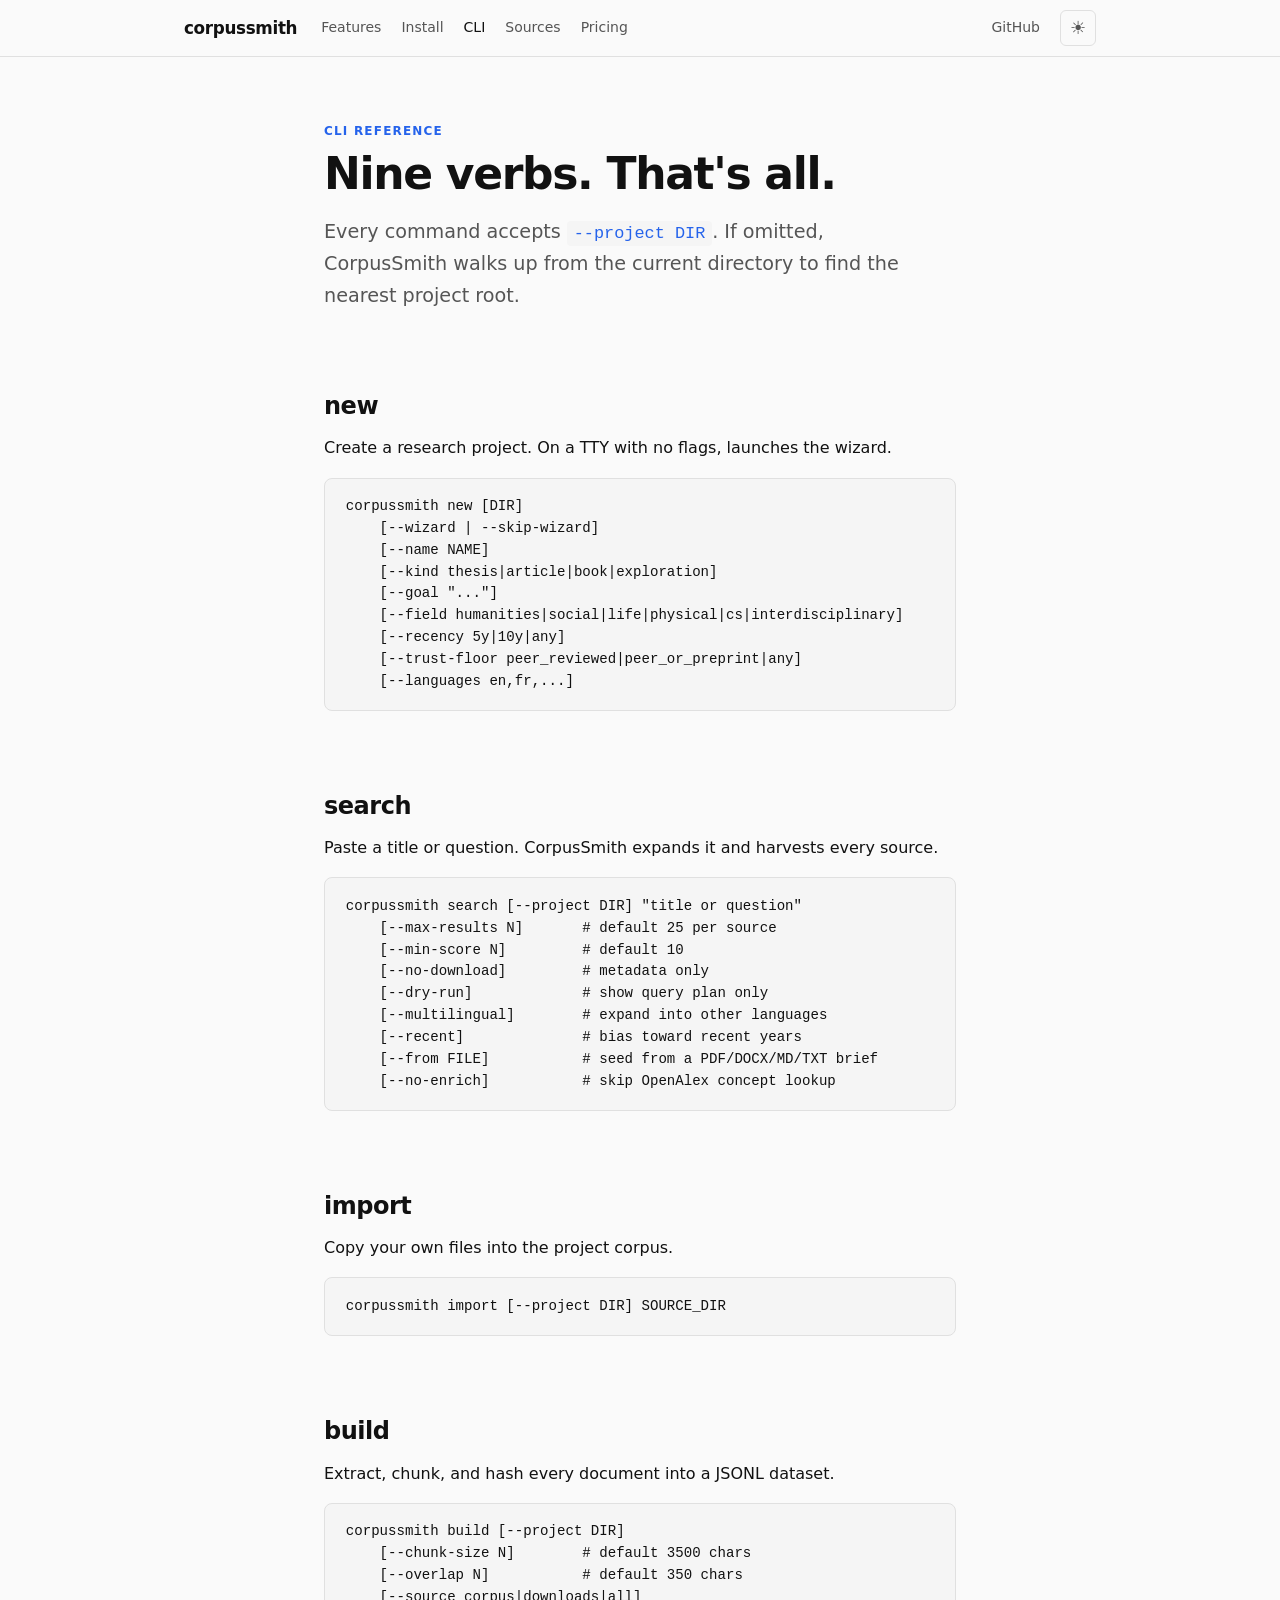
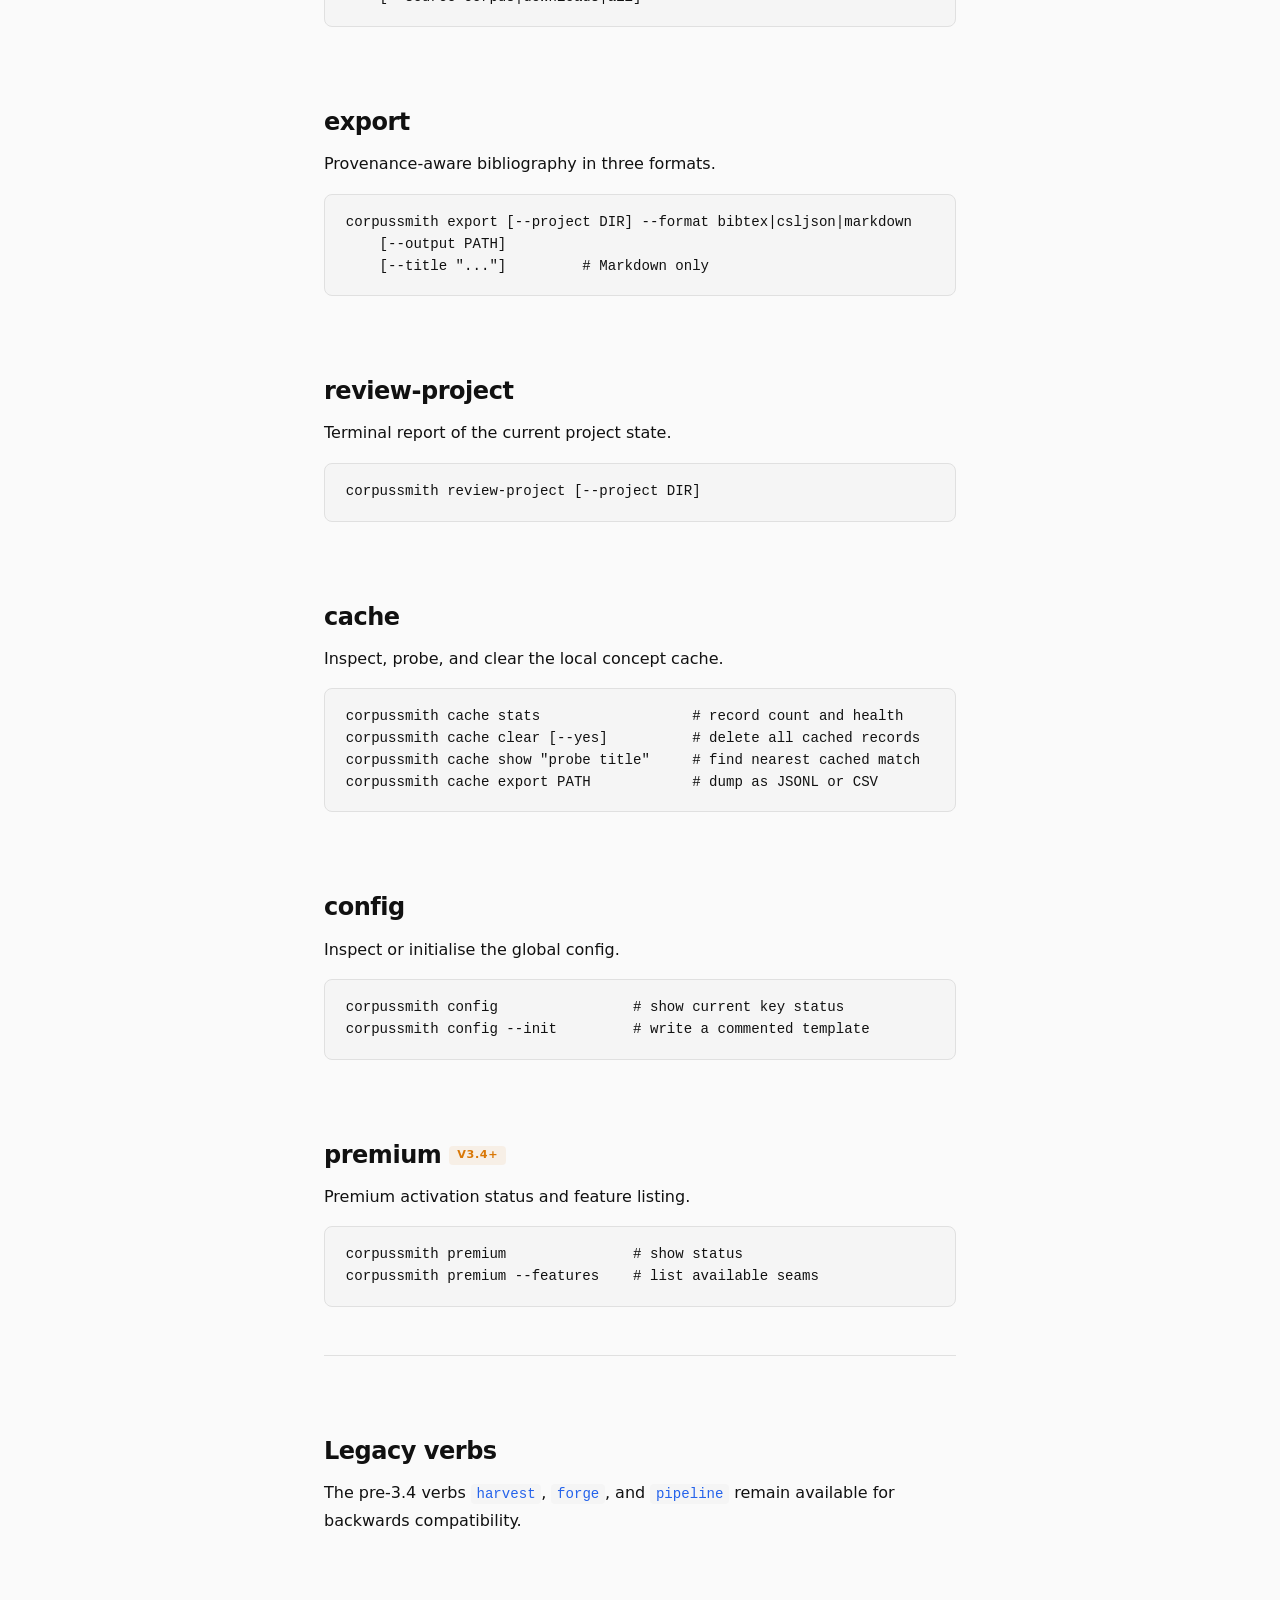
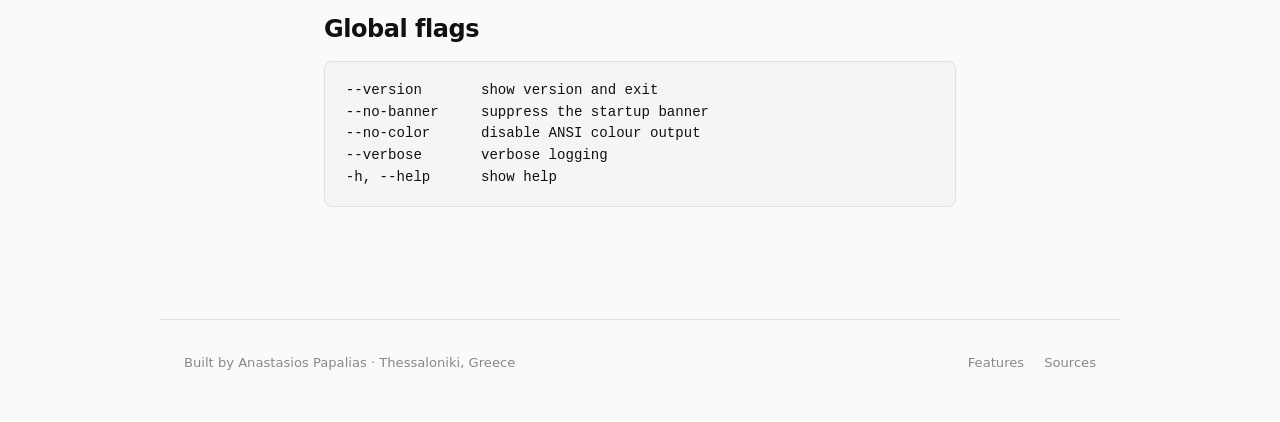
==== commit 0c234a9e: "CorpusSmith v3.5.0-beta.1 — Stages 10-13, security hardening, freemium split Stages added - Stage 10" ====
--- a/site/cli.html
+++ b/site/cli.html
@@ -3,14 +3,14 @@
 <head>
 <meta charset="utf-8">
 <meta name="viewport" content="width=device-width, initial-scale=1">
-<title>CLI reference — ScholarForge</title>
+<title>CLI reference — CorpusSmith</title>
 <link rel="stylesheet" href="style.css">
 </head>
 <body>
 
 <nav>
   <div class="nav-inner">
-    <a href="index.html" class="brand">scholarforge</a>
+    <a href="index.html" class="brand">corpussmith</a>
     <button class="hamburger" onclick="document.querySelector('.nav-links').classList.toggle('open')" aria-label="Menu">☰</button>
     <div class="nav-links">
       <a href="features.html">Features</a>
@@ -19,7 +19,7 @@
       <a href="sources.html">Sources</a>
       <a href="pricing.html">Pricing</a>
       <span class="spacer"></span>
-      <a href="https://github.com/AnastasiosPapalias/Python/tree/main/scholarforge">GitHub</a>
+      <a href="https://github.com/corpussmith/corpussmith">GitHub</a>
       <button class="theme-toggle" onclick="toggleTheme()" aria-label="Toggle theme">☀</button>
     </div>
   </div>
@@ -29,14 +29,14 @@
 
   <section>
     <div class="kicker">CLI reference</div>
-    <h1>Seven verbs. That's all.</h1>
-    <p class="hero-sub">Every command accepts <code>--project DIR</code>. If omitted, ScholarForge walks up from the current directory to find the nearest project root.</p>
+    <h1>Nine verbs. That's all.</h1>
+    <p class="hero-sub">Every command accepts <code>--project DIR</code>. If omitted, CorpusSmith walks up from the current directory to find the nearest project root.</p>
   </section>
 
   <section>
     <h2>new</h2>
     <p>Create a research project. On a TTY with no flags, launches the wizard.</p>
-    <pre><code>scholarforge new [DIR]
+    <pre><code>corpussmith new [DIR]
     [--wizard | --skip-wizard]
     [--name NAME]
     [--kind thesis|article|book|exploration]
@@ -49,26 +49,28 @@
 
   <section>
     <h2>search</h2>
-    <p>Paste a title or question. ScholarForge expands it and harvests every source.</p>
-    <pre><code>scholarforge search [--project DIR] "title or question"
+    <p>Paste a title or question. CorpusSmith expands it and harvests every source.</p>
+    <pre><code>corpussmith search [--project DIR] "title or question"
     [--max-results N]       # default 25 per source
     [--min-score N]         # default 10
     [--no-download]         # metadata only
     [--dry-run]             # show query plan only
     [--multilingual]        # expand into other languages
-    [--recent]              # bias toward recent years</code></pre>
+    [--recent]              # bias toward recent years
+    [--from FILE]           # seed from a PDF/DOCX/MD/TXT brief
+    [--no-enrich]           # skip OpenAlex concept lookup</code></pre>
   </section>
 
   <section>
     <h2>import</h2>
     <p>Copy your own files into the project corpus.</p>
-    <pre><code>scholarforge import [--project DIR] SOURCE_DIR</code></pre>
+    <pre><code>corpussmith import [--project DIR] SOURCE_DIR</code></pre>
   </section>
 
   <section>
     <h2>build</h2>
     <p>Extract, chunk, and hash every document into a JSONL dataset.</p>
-    <pre><code>scholarforge build [--project DIR]
+    <pre><code>corpussmith build [--project DIR]
     [--chunk-size N]        # default 3500 chars
     [--overlap N]           # default 350 chars
     [--source corpus|downloads|all]</code></pre>
@@ -77,7 +79,7 @@
   <section>
     <h2>export</h2>
     <p>Provenance-aware bibliography in three formats.</p>
-    <pre><code>scholarforge export [--project DIR] --format bibtex|csljson|markdown
+    <pre><code>corpussmith export [--project DIR] --format bibtex|csljson|markdown
     [--output PATH]
     [--title "..."]         # Markdown only</code></pre>
   </section>
@@ -85,21 +87,30 @@
   <section>
     <h2>review-project</h2>
     <p>Terminal report of the current project state.</p>
-    <pre><code>scholarforge review-project [--project DIR]</code></pre>
+    <pre><code>corpussmith review-project [--project DIR]</code></pre>
+  </section>
+
+  <section>
+    <h2>cache</h2>
+    <p>Inspect, probe, and clear the local concept cache.</p>
+    <pre><code>corpussmith cache stats                  # record count and health
+corpussmith cache clear [--yes]          # delete all cached records
+corpussmith cache show "probe title"     # find nearest cached match
+corpussmith cache export PATH            # dump as JSONL or CSV</code></pre>
   </section>
 
   <section>
     <h2>config</h2>
     <p>Inspect or initialise the global config.</p>
-    <pre><code>scholarforge config                # show current key status
-scholarforge config --init         # write a commented template</code></pre>
+    <pre><code>corpussmith config                # show current key status
+corpussmith config --init         # write a commented template</code></pre>
   </section>
 
   <section>
     <h2>premium <span class="tag premium">v3.4+</span></h2>
     <p>Premium activation status and feature listing.</p>
-    <pre><code>scholarforge premium               # show status
-scholarforge premium --features    # list available seams</code></pre>
+    <pre><code>corpussmith premium               # show status
+corpussmith premium --features    # list available seams</code></pre>
   </section>
 
   <hr class="divider">
--- a/site/style.css
+++ b/site/style.css
@@ -1,4 +1,4 @@
-/* ScholarForge — Feynman.is-inspired design.
+/* CorpusSmith — Feynman.is-inspired design.
    Dark-first, sans-serif, generous whitespace, grid cards,
    interactive install block, smooth transitions. */
 
